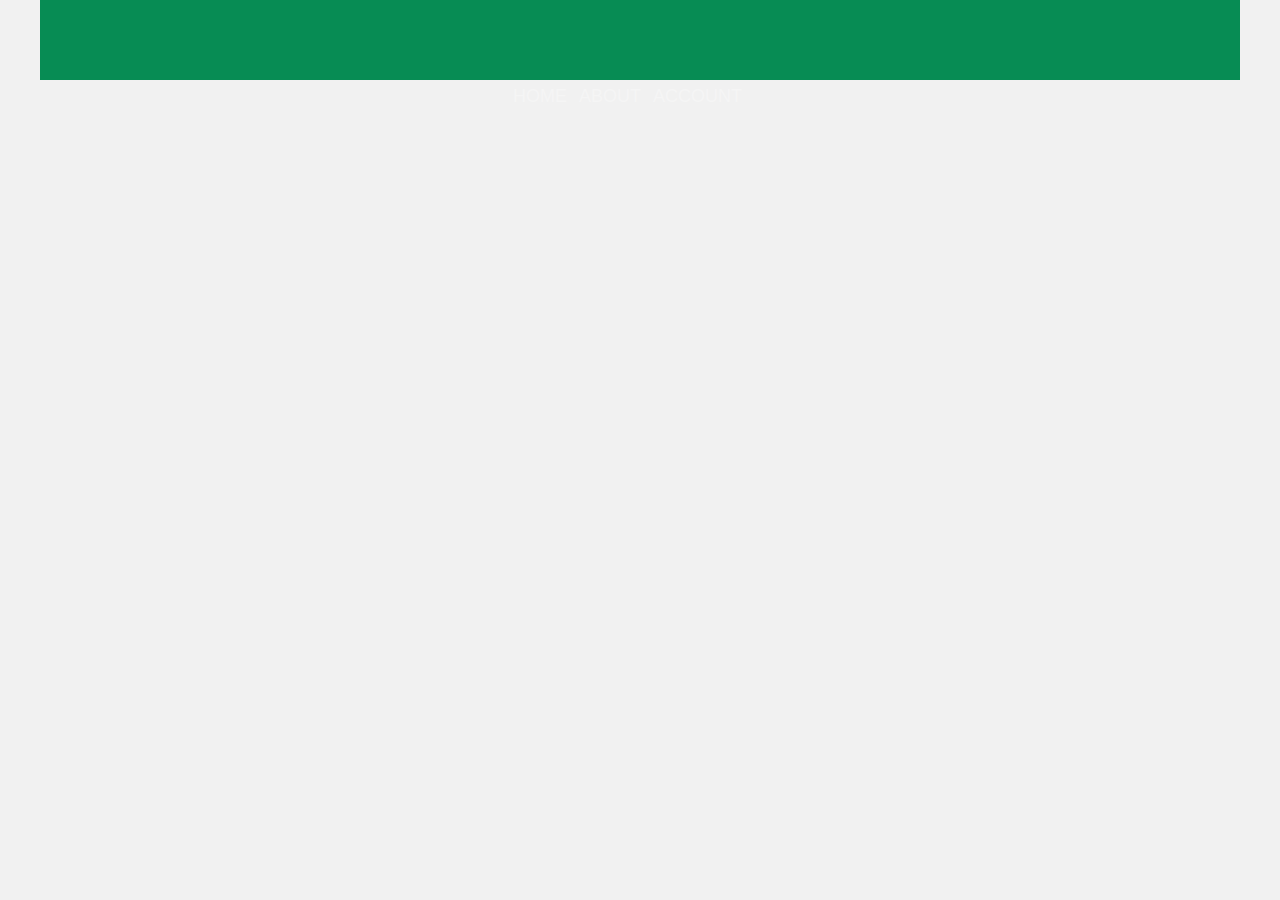
==== about.html @ c3b7f13e "Refactored page, About Us WIP." ====
<!doctype html>

<html lang="en">

<head>
  <meta charset="utf-8">

  <meta name="viewport" content="width=device-width, initial-scale=1.0">

  <title>Bookr - About</title>

  <link href="https://fonts.googleapis.com/css?family=Russo+One|Ubuntu" rel="stylesheet">
  <link href="css/index.css" rel="stylesheet">



  <!--[if lt IE 9]>
    <script src="https://cdnjs.cloudflare.com/ajax/libs/html5shiv/3.7.3/html5shiv.js"></script>
  <![endif]-->
</head>

<body class='container'>
        <div class='header-border'></div>
        <div class='header'>
          <a href="index.html">HOME</a>
          <a href="#">ABOUT</a>
          <a href="#">ACCOUNT</a>
        </div>
---- css/index.css ----
.border-bottom-grey {
  border-bottom: 1px solid lightgrey;
}
.push_button {
  position: relative;
  width: 220px;
  height: 40px;
  text-align: center;
  color: #FFF;
  text-decoration: none;
  line-height: 43px;
  font-family: 'Oswald', Helvetica;
  display: block;
  margin: 30px;
}
.push_button:before {
  background: #f0f0f0;
  background-image: -webkit-gradient(linear, 0% 0%, 0% 100%, from(#D0D0D0), to(#f0f0f0));
  border-radius: 5px;
  position: absolute;
  left: -6px;
  right: -6px;
  top: -6px;
  bottom: -10px;
  z-index: -1;
}
.push_button:active {
  box-shadow: 0 1px 0 rgba(255, 255, 255, 0.5) inset, 0 -1px 0 rgba(255, 255, 255, 0.1) inset;
  top: 5px;
}
.push_button:active:before {
  top: -11px;
  bottom: -5px;
}
.red {
  text-shadow: -1px -1px 0 #A84155;
  background: #D25068;
  border: 1px solid #D25068;
  background-image: linear-gradient(to bottom, #F66C7B, #D25068);
  border-radius: 5px;
  width: 50%;
  height: 20%;
  box-shadow: 0 1px 0 rgba(255, 255, 255, 0.5) inset, 0 -1px 0 rgba(255, 255, 255, 0.1) inset, 0 4px 0 #AD4257, 0 4px 2px rgba(0, 0, 0, 0.5);
}
.red:hover {
  background: #F66C7B;
  background-image: linear-gradient(top, #D25068, #F66C7B);
}
.blue {
  text-shadow: -1px -1px 0 #2C7982;
  background: #3EACBA;
  border: 1px solid #379AA4;
  background-image: linear-gradient(top, #48C6D4, #3EACBA);
  border-radius: 5px;
  width: 50%;
  height: 20%;
  box-shadow: 0 1px 0 rgba(255, 255, 255, 0.5) inset, 0 -1px 0 rgba(255, 255, 255, 0.1) inset, 0 4px 0 #338A94, 0 4px 2px rgba(0, 0, 0, 0.5);
}
.blue:hover {
  background: #48C6D4;
  background-image: linear-gradient(top, #3EACBA, #48C6D4);
}
.carousel {
  max-height: 350px;
  margin-top: 16px;
}
.carousel img {
  max-height: 350px;
  width: auto;
}
.carousel .left-button,
.carousel .right-button {
  color: lightblue;
  background-color: rgba(51, 51, 51, 0.8);
  font-size: 40px;
  width: 50px;
  height: 100%;
  z-index: 11;
  text-align: center;
  justify-content: center;
  cursor: pointer;
}
.carousel .hide {
  display: none;
}
.carousel .show {
  display: block;
}
@media (max-width: 800px) {
  .carousel img {
    width: 80%;
    height: auto;
  }
}
@media (max-width: 500px) {
  .carousel {
    display: none;
  }
}
@font-face {
  font-family: 'Arvo';
  font-style: normal;
  font-weight: 700;
  font-display: swap;
  src: local('Arvo Bold'), local('Arvo-Bold'), url(https://fonts.gstatic.com/s/arvo/v11/tDbM2oWUg0MKoZw1-LPK9g.ttf) format('truetype');
}
@font-face {
  font-family: 'Raleway';
  font-style: normal;
  font-weight: 400;
  font-display: swap;
  src: local('Raleway'), local('Raleway-Regular'), url(https://fonts.gstatic.com/s/raleway/v13/1Ptug8zYS_SKggPNyC0ISg.ttf) format('truetype');
}
@font-face {
  font-family: 'Raleway';
  font-style: normal;
  font-weight: 500;
  font-display: swap;
  src: local('Raleway Medium'), local('Raleway-Medium'), url(https://fonts.gstatic.com/s/raleway/v13/1Ptrg8zYS_SKggPNwN4rWqZPBQ.ttf) format('truetype');
}
@font-face {
  font-family: 'Roboto';
  font-style: italic;
  font-weight: 300;
  font-display: swap;
  src: local('Roboto Light Italic'), local('Roboto-LightItalic'), url(https://fonts.gstatic.com/s/roboto/v19/KFOjCnqEu92Fr1Mu51TjASc6CsE.ttf) format('truetype');
}
@font-face {
  font-family: 'Roboto';
  font-style: italic;
  font-weight: 400;
  font-display: swap;
  src: local('Roboto Italic'), local('Roboto-Italic'), url(https://fonts.gstatic.com/s/roboto/v19/KFOkCnqEu92Fr1Mu51xIIzc.ttf) format('truetype');
}
@font-face {
  font-family: 'Roboto';
  font-style: italic;
  font-weight: 700;
  font-display: swap;
  src: local('Roboto Bold Italic'), local('Roboto-BoldItalic'), url(https://fonts.gstatic.com/s/roboto/v19/KFOjCnqEu92Fr1Mu51TzBic6CsE.ttf) format('truetype');
}
@font-face {
  font-family: 'Roboto';
  font-style: normal;
  font-weight: 300;
  font-display: swap;
  src: local('Roboto Light'), local('Roboto-Light'), url(https://fonts.gstatic.com/s/roboto/v19/KFOlCnqEu92Fr1MmSU5fBBc9.ttf) format('truetype');
}
@font-face {
  font-family: 'Roboto';
  font-style: normal;
  font-weight: 400;
  font-display: swap;
  src: local('Roboto'), local('Roboto-Regular'), url(https://fonts.gstatic.com/s/roboto/v19/KFOmCnqEu92Fr1Mu4mxP.ttf) format('truetype');
}
@font-face {
  font-family: 'Roboto';
  font-style: normal;
  font-weight: 700;
  font-display: swap;
  src: local('Roboto Bold'), local('Roboto-Bold'), url(https://fonts.gstatic.com/s/roboto/v19/KFOlCnqEu92Fr1MmWUlfBBc9.ttf) format('truetype');
}
* {
  box-sizing: border-box;
}
html,
body {
  margin: 0;
  padding: 0;
}
body {
  display: flex;
  justify-content: none;
  align-items: center;
  flex-direction: column;
  background-color: #f1f1f1;
  color: #333;
  font-family: 'PT Sans', sans-serif;
}
.header-border {
  height: 80px;
  width: 100%;
  background: #078C54;
  color: #f5f5f5;
  display: flex;
  flex-direction: row;
  justify-content: space-between;
  max-width: 1200px;
}
.header-border img {
  height: 50px;
  width: auto;
  margin-left: 25px;
  margin-top: 15px;
}
@media (max-width: 500px) {
  .header-border {
    flex-direction: column;
    align-self: center;
    width: 100%;
    height: 120px;
    margin-top: 0px;
    text-align: center;
    border-radius: 0;
    border: none;
  }
  .header-border a {
    width: 100%;
    border-bottom: 2px solid gray;
  }
}
.header {
  display: flex;
  flex-flow: row nowrap;
  justify-content: space-between;
  align-items: center;
  margin-right: 25px;
}
.header a {
  padding: 6px;
  text-decoration: none;
  font-family: 'Raleway', Arial, sans-serif;
  font-size: 18px;
  color: #f5f5f5;
}
.header a:hover {
  font-size: 1.4rem;
}
.main-content {
  display: flex;
  flex-flow: column nowrap;
  justify-content: center;
  max-width: 1200px;
  border-radius: 25px;
}
.main-content .top-header {
  font-size: 3rem;
  font-family: Arvo;
}
.main-content .top-image {
  background-image: url(/content/architecture-book-shelves-bookcase-1319854.jpg);
  background-size: 100% 100%;
  width: auto;
  height: 400px;
}
.main-content .top-image section {
  display: flex;
  flex-direction: row;
  justify-content: space-around;
  align-items: center;
  background-color: rgba(255, 255, 255, 0.2);
  height: 100%;
  width: 100%;
}
.main-content .top-image section div {
  height: 40%;
  width: 40%;
  text-align: center;
  display: flex;
  flex-direction: column;
}
.main-content .top-image section .button-area {
  background: none;
  border: none;
}
@media (max-width: 800px) {
  .main-content {
    width: 100%;
  }
  .main-content h1 {
    text-align: center;
  }
}
@media (max-width: 500px) {
  .main-content .carousel {
    display: none;
  }
}
.main-content .carousel-text {
  display: none;
}
@media (max-width: 500px) {
  .main-content .carousel-text {
    display: flex;
    flex-direction: column;
    align-items: center;
    align-self: center;
    background: white;
    max-width: 480px;
    margin-top: 2%;
    border: 2px solid black;
    border-radius: 8px;
    text-align: center;
  }
}
.main-content .show-carousel-text {
  display: flex;
  flex-direction: column;
  align-items: center;
  align-self: center;
  background: white;
  max-width: 940px;
  margin-top: 2%;
  border: 2px solid black;
  border-radius: 8px;
  text-align: center;
}
@media (max-width: 500px) {
  .main-content .show-carousel-text {
    max-width: 480px;
  }
}
.main-content .carousel {
  justify-content: center;
}
.main-content div {
  width: 100%;
  display: flex;
  justify-content: center;
  align-items: none;
  flex-direction: row;
  justify-content: space-evenly;
}
.main-content .top-paragraphs {
  display: flex;
  flex-flow: column nowrap;
  align-self: center;
  width: 90%;
  padding: 40px;
  border-bottom: 2px solid gray;
}
@media (max-width: 800px) {
  .main-content .top-paragraphs img {
    display: none;
  }
}
.main-content .top-paragraphs .left {
  display: flex;
  justify-content: flex-start;
  width: 100%;
}
.main-content .top-paragraphs .right {
  display: flex;
  align-content: flex-end;
  justify-content: flex-end;
  width: 100%;
}
.main-content .top-paragraphs img {
  height: 200px;
  width: auto;
  padding: 0 20px;
}
.main-content .book-grid {
  padding-bottom: 2%;
}
.main-content .book-grid .top-box {
  width: 30%;
  height: auto;
  display: flex;
  flex-flow: column nowrap;
  align-items: center;
  border: 1px solid #333333;
  margin-top: 25px;
  background-color: white;
  overflow: hidden;
}
.main-content .book-grid .top-box img {
  width: 60%;
  height: auto;
  border-radius: 2px;
}
.main-content .book-grid .top-box p {
  padding: 10px;
}
@media (max-width: 800px) {
  .main-content .book-grid {
    flex-direction: column;
  }
  .main-content .book-grid .top-box {
    width: 90%;
    align-self: center;
  }
}
.main-content footer {
  display: flex;
  justify-content: center;
  align-items: center;
  text-align: center;
  height: 5%;
  background-color: #078C54;
}
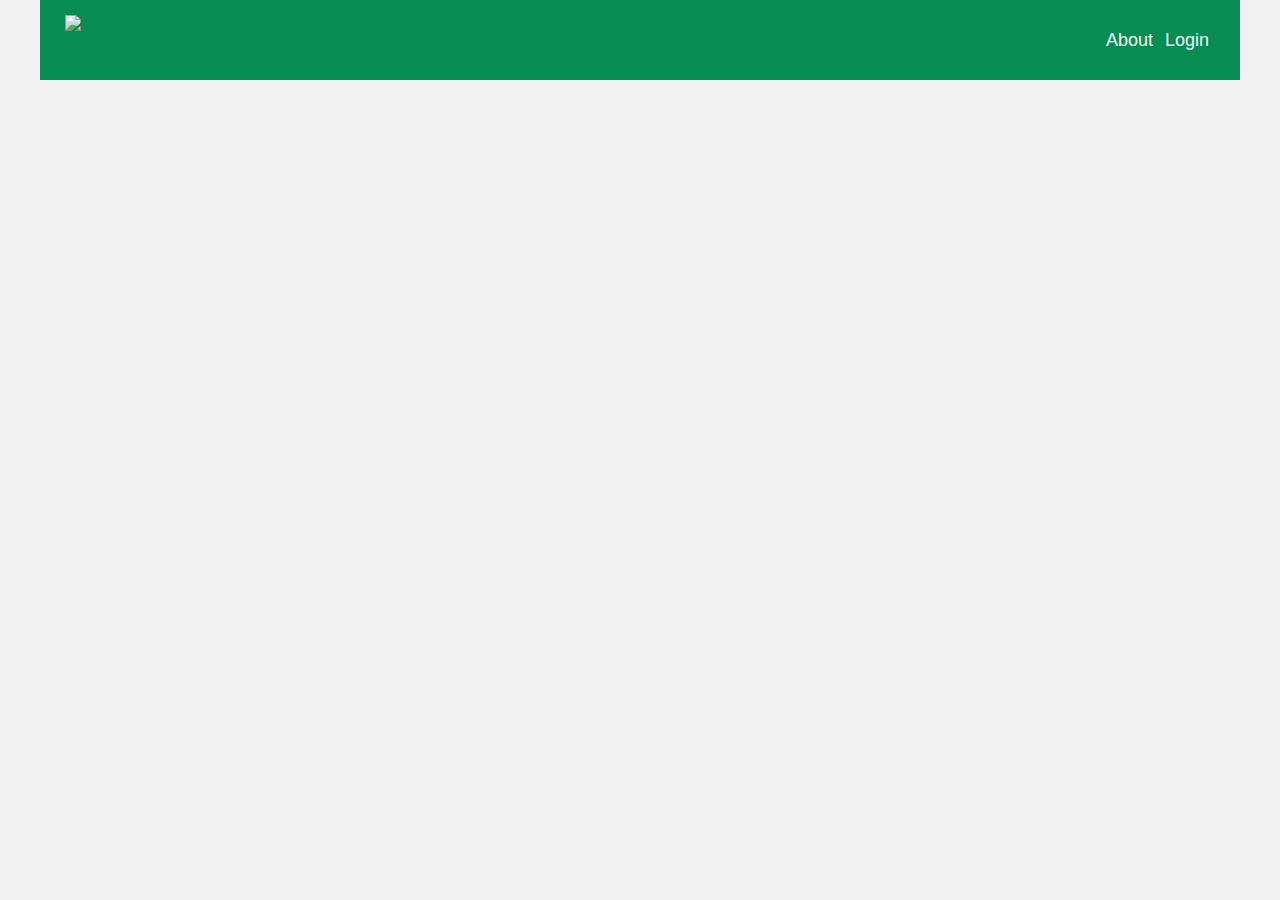
==== commit 6e3030f1: "Small design changes" ====
--- a/about.html
+++ b/about.html
@@ -20,9 +20,12 @@
 </head>
 
 <body class='container'>
-        <div class='header-border'></div>
-        <div class='header'>
-          <a href="index.html">HOME</a>
-          <a href="#">ABOUT</a>
-          <a href="#">ACCOUNT</a>
-        </div>+    <div class='header-border'>
+      <div>
+        <img src="https://book-r.netlify.com/static/media/bookr_logo_white.10916577.png" />
+      </div>
+      <div class='header'>
+        <a href="#">About</a>
+        <a href="#">Login</a>
+      </div>
+    </div>--- a/css/index.css
+++ b/css/index.css
@@ -71,7 +71,7 @@
 .carousel .left-button,
 .carousel .right-button {
   color: lightblue;
-  background-color: rgba(51, 51, 51, 0.8);
+  background-color: #001933;
   font-size: 40px;
   width: 50px;
   height: 100%;
@@ -175,7 +175,8 @@
   flex-direction: column;
   background-color: #f1f1f1;
   color: #333;
-  font-family: 'PT Sans', sans-serif;
+  font-family: 'Roboto', sans-serif;
+  text-align: center;
 }
 .header-border {
   height: 80px;
@@ -246,15 +247,15 @@
 .main-content .top-image section {
   display: flex;
   flex-direction: row;
-  justify-content: space-around;
+  justify-content: space-evenly;
   align-items: center;
   background-color: rgba(255, 255, 255, 0.2);
   height: 100%;
   width: 100%;
 }
 .main-content .top-image section div {
-  height: 40%;
-  width: 40%;
+  height: 100%;
+  width: 100%;
   text-align: center;
   display: flex;
   flex-direction: column;
@@ -301,13 +302,19 @@
   background: white;
   max-width: 940px;
   margin-top: 2%;
-  border: 2px solid black;
+  border: 3px double #001933;
   border-radius: 8px;
   text-align: center;
+}
+.main-content .show-carousel-text p {
+  width: 90%;
 }
 @media (max-width: 500px) {
   .main-content .show-carousel-text {
     max-width: 480px;
+  }
+  .main-content .show-carousel-text p {
+    width: 100%;
   }
 }
 .main-content .carousel {
@@ -327,16 +334,21 @@
   align-self: center;
   width: 90%;
   padding: 40px;
-  border-bottom: 2px solid gray;
 }
 @media (max-width: 800px) {
   .main-content .top-paragraphs img {
     display: none;
   }
 }
+.main-content .top-paragraphs h1 {
+  border-top: 3px double #001933;
+  padding-top: 2%;
+}
 .main-content .top-paragraphs .left {
   display: flex;
   justify-content: flex-start;
+  align-content: flex-start;
+  text-align: left;
   width: 100%;
 }
 .main-content .top-paragraphs .right {
@@ -344,14 +356,21 @@
   align-content: flex-end;
   justify-content: flex-end;
   width: 100%;
+  border-bottom: 3px double #001933;
+  padding-bottom: 2%;
 }
 .main-content .top-paragraphs img {
-  height: 200px;
+  height: 150px;
   width: auto;
   padding: 0 20px;
 }
+.main-content .top-paragraphs p {
+  display: flex;
+  flex-direction: column;
+}
 .main-content .book-grid {
   padding-bottom: 2%;
+  flex-wrap: wrap;
 }
 .main-content .book-grid .top-box {
   width: 30%;
@@ -359,7 +378,9 @@
   display: flex;
   flex-flow: column nowrap;
   align-items: center;
+  text-align: center;
   border: 1px solid #333333;
+  border-radius: 5px;
   margin-top: 25px;
   background-color: white;
   overflow: hidden;
@@ -369,6 +390,11 @@
   height: auto;
   border-radius: 2px;
 }
+.main-content .book-grid .top-box .stars {
+  width: 64px;
+  height: 64px;
+  padding: 2%;
+}
 .main-content .book-grid .top-box p {
   padding: 10px;
 }
@@ -388,4 +414,5 @@
   text-align: center;
   height: 5%;
   background-color: #078C54;
-}
+  color: #f5f5f5;
+}
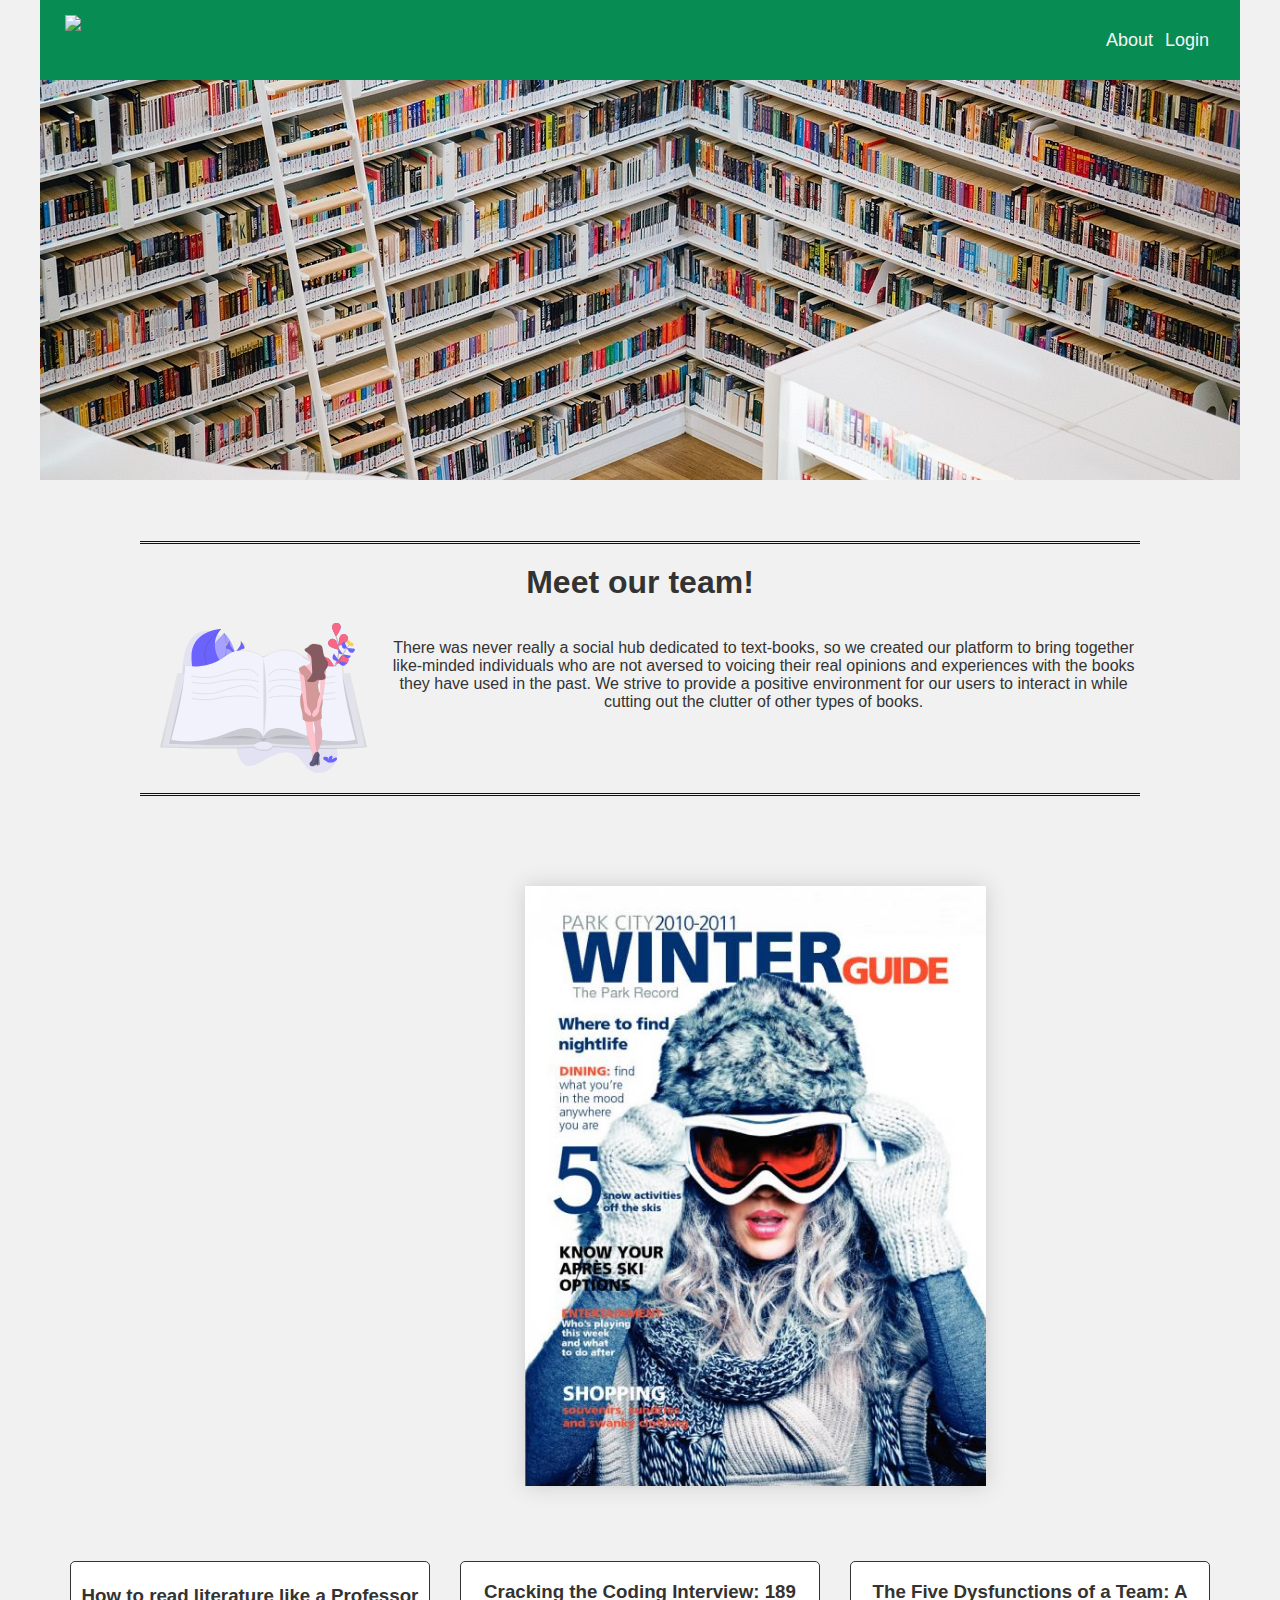
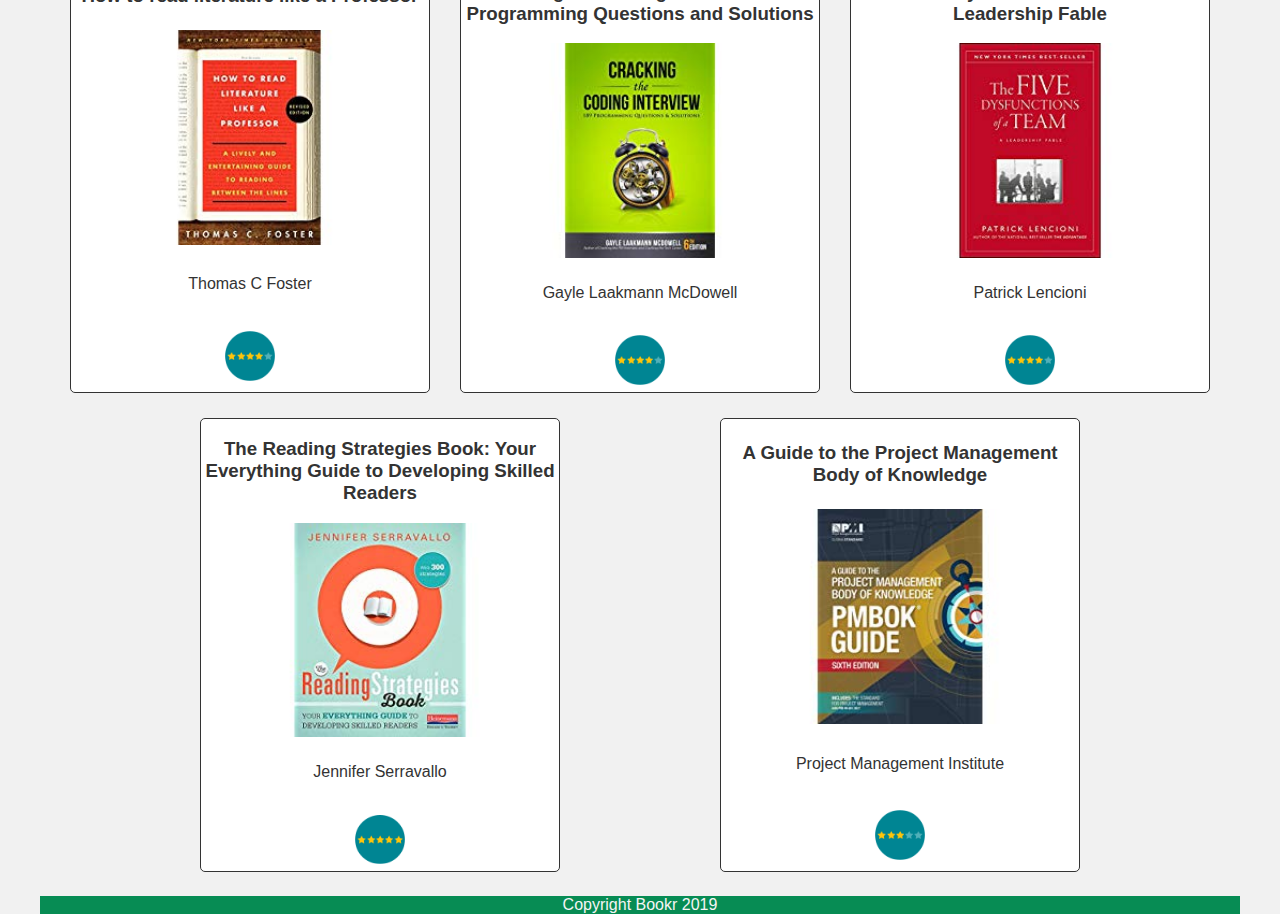
==== commit 94bd0872: "Working on About Us page" ====
--- a/about.html
+++ b/about.html
@@ -10,22 +10,141 @@
   <title>Bookr - About</title>
 
   <link href="https://fonts.googleapis.com/css?family=Russo+One|Ubuntu" rel="stylesheet">
+  <script src="/scripts/jquery-3.4.1.min.js"></script>
+  <script src="/scripts/modernizr.2.5.3.min.js"></script>
   <link href="css/index.css" rel="stylesheet">
+  <link href="css/about.css" rel="stylesheet">
 
-
-
-  <!--[if lt IE 9]>
-    <script src="https://cdnjs.cloudflare.com/ajax/libs/html5shiv/3.7.3/html5shiv.js"></script>
-  <![endif]-->
 </head>
 
 <body class='container'>
-    <div class='header-border'>
-      <div>
-        <img src="https://book-r.netlify.com/static/media/bookr_logo_white.10916577.png" />
+  <div class='header-border'>
+    <div>
+      <img src="https://book-r.netlify.com/static/media/bookr_logo_white.10916577.png" />
+    </div>
+    <div class='header'>
+      <a href="about.html">About</a>
+      <a href="#">Login</a>
+    </div>
+  </div>
+
+  <section class="main-content">
+      <div class='top-image'>
+
       </div>
-      <div class='header'>
-        <a href="#">About</a>
-        <a href="#">Login</a>
+      <div class='top-paragraphs'>
+
+        <h1>Meet our team!</h1>
+        <div class='right'>
+          <img src="./content/svg/undraw_Bibliophile_hwqc.svg">
+  
+          <p>There was never really a social hub dedicated to text-books, so we created our platform to bring together
+            like-minded individuals who are not aversed to
+            voicing their real opinions and experiences with the books they have used in the past. We strive to provide a
+            positive environment for our users to interact
+            in while cutting out the clutter of other types of books.
+          </p>
+        </div>
       </div>
-    </div>+
+      <div class="flipbook-viewport">
+          <div class="container-flipbook">
+            <div class="flipbook">
+              <div style="background-image:url(pages/1.jpg)"></div>
+              <div style="background-image:url(pages/2.jpg)"></div>
+              <div style="background-image:url(pages/3.jpg)"></div>
+              <div style="background-image:url(pages/4.jpg)"></div>
+              <div style="background-image:url(pages/5.jpg)"></div>
+              <div style="background-image:url(pages/6.jpg)"></div>
+              <div style="background-image:url(pages/7.jpg)"></div>
+              <div style="background-image:url(pages/8.jpg)"></div>
+              <div style="background-image:url(pages/9.jpg)"></div>
+              <div style="background-image:url(pages/10.jpg)"></div>
+              <div style="background-image:url(pages/11.jpg)"></div>
+              <div style="background-image:url(pages/12.jpg)"></div>
+            </div>
+          </div>
+        </div>
+  
+        <div class='book-grid'>
+            <div class='top-box'>
+              <h3>How to read literature like a Professor</h3>
+              <img src="./content/textbooks/tB1.jpg">
+              <p>Thomas C Foster</p>
+              <img class="stars" src="content/star ratings/4.png" alt='4' />
+            </div>
+      
+            <div class='top-box'>
+              <h3>Cracking the Coding Interview: 189 Programming Questions and Solutions</h3>
+              <img src="./content/textbooks/tB2.jpg">
+              <p>Gayle Laakmann McDowell</p>
+              <img class="stars" src="content/star ratings/4.png" alt='4' />
+            </div>
+      
+            <div class='top-box'>
+              <h3>The Five Dysfunctions of a Team: A Leadership Fable</h3>
+              <img src="./content/textbooks/tb3.jpg">
+              <p>Patrick Lencioni</p>
+              <img class="stars" src="content/star ratings/4.png" alt='4' />
+            </div>
+      
+            <div class='top-box'>
+              <h3>The Reading Strategies Book: Your Everything Guide to Developing Skilled Readers</h3>
+              <img src="./content/textbooks/tb4.jpg">
+              <p>Jennifer Serravallo</p>
+              <img class="stars" src="content/star ratings/5.png" alt='5' />
+            </div>
+      
+            <div class='top-box'>
+              <h3>A Guide to the Project Management Body of Knowledge</h3>
+              <img src="./content/textbooks/tb5.jpg">
+              <p>Project Management Institute</p>
+              <img class="stars" src="content/star ratings/3.png" alt='3' />
+            </div>
+
+        <script type="text/javascript">
+
+          function loadApp() {
+          
+            // Create the flipbook
+          
+            $('.flipbook').turn({
+                // Width
+          
+                width:922,
+                
+                // Height
+          
+                height:600,
+          
+                // Elevation
+          
+                elevation: 50,
+                
+                // Enable gradients
+          
+                gradients: true,
+                
+                // Auto center this flipbook
+          
+                autoCenter: true
+          
+            });
+          }
+          
+          // Load the HTML4 version if there's not CSS transform
+          
+          yepnope({
+            test : Modernizr.csstransforms,
+            yep: ['/scripts/lib/turn.js'],
+            nope: ['/scripts/turn.html4.min.js'],
+            both: ['css/book.css'],
+            complete: loadApp
+          });
+          
+          </script>
+
+      </div>
+      <footer>Copyright Bookr 2019</footer>
+    </section>
+  </body>--- a/css/about.css
+++ b/css/about.css
@@ -0,0 +1,43 @@
+.about-grid {
+    padding-bottom: 2%;
+    flex-wrap: wrap;
+
+    .top-box {
+        width: 30%;
+        height: auto;
+        display: flex;
+        flex-flow: column nowrap;
+        align-items: center;
+        text-align: center;
+        border: 1px solid rgb(51, 51, 51);
+        border-radius: 5px;
+        margin-top: 25px;
+        background-color: white;
+        overflow: hidden;
+
+        img {
+            width: 60%;
+            height: auto;
+            border-radius: 2px;
+        }
+
+        .stars {
+            width: 64px;
+            height: 64px;
+            padding: 2%;
+        }
+
+        p {
+            padding: 10px;
+        }
+    }
+
+    @media (max-width:800px) {
+        flex-direction: column;
+
+        .top-box {
+            width: 90%;
+            align-self: center;
+        }
+    }
+}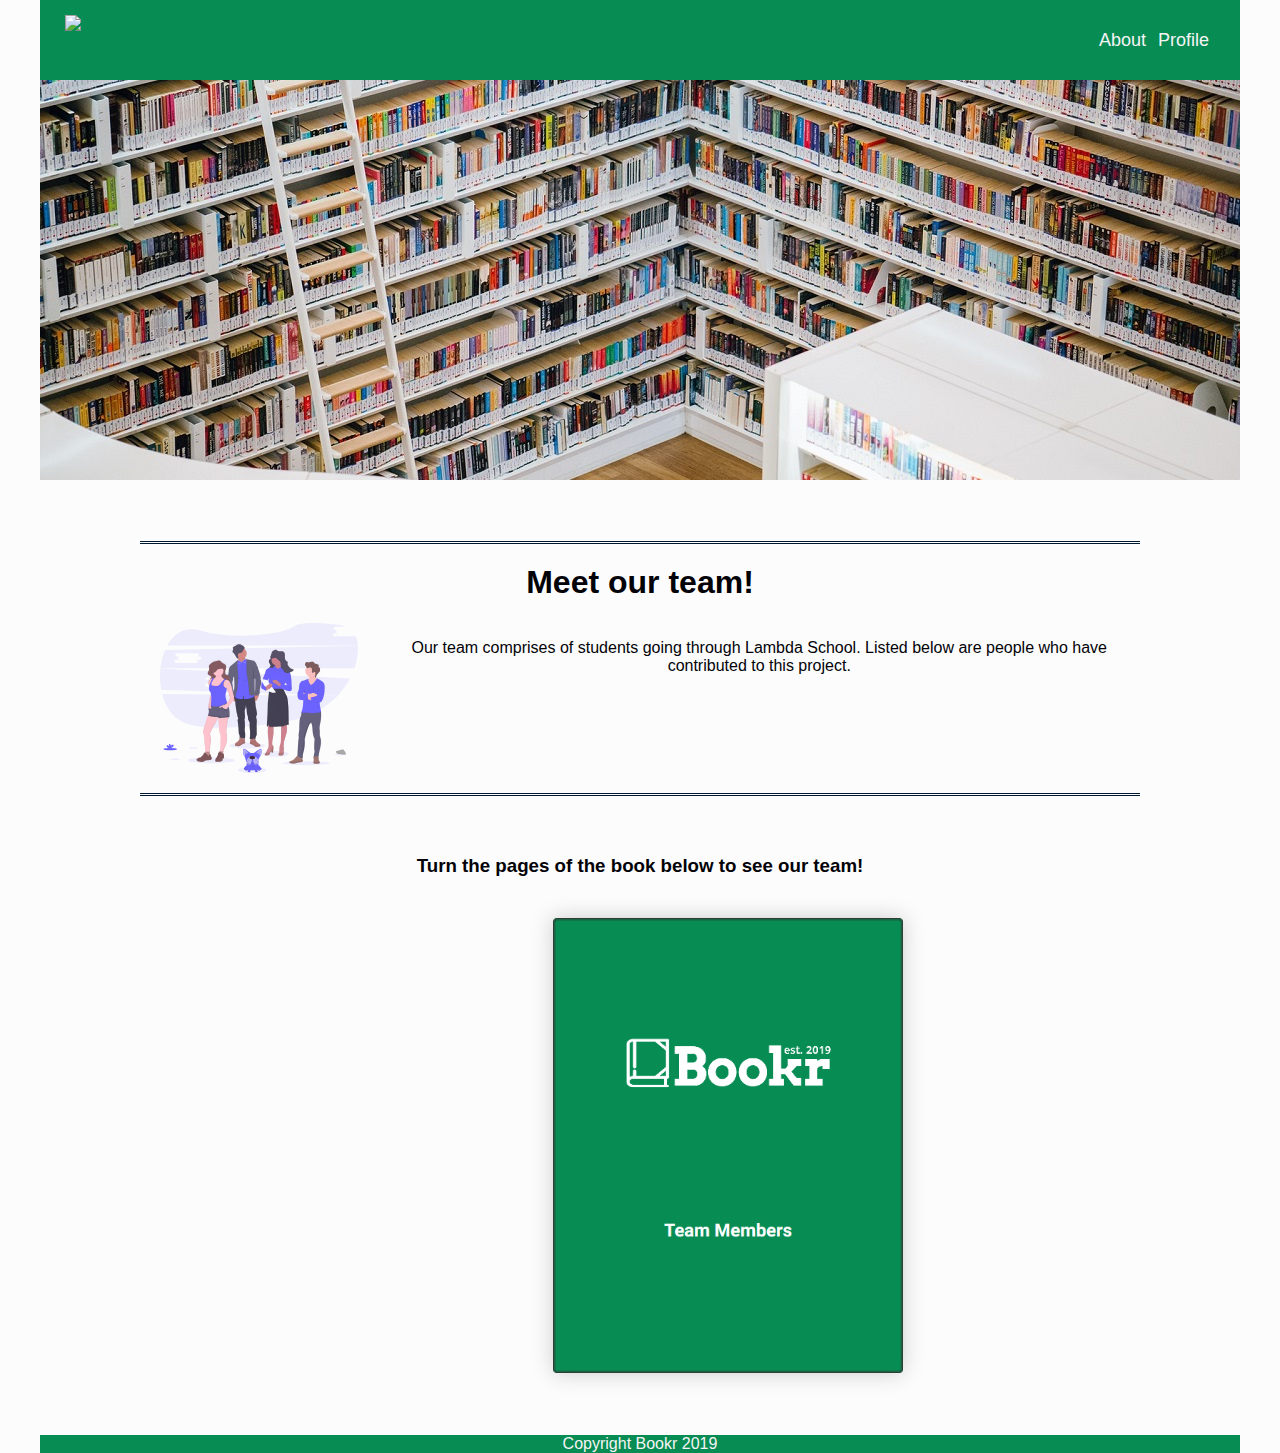
==== commit 5d3bc63a: "Pruned old content, Pages more or less done, refactoring." ====
--- a/about.html
+++ b/about.html
@@ -20,131 +20,156 @@
 <body class='container'>
   <div class='header-border'>
     <div>
-      <img src="https://book-r.netlify.com/static/media/bookr_logo_white.10916577.png" />
+      <a href="index.html"><img src="https://book-r.netlify.com/static/media/bookr_logo_white.10916577.png" /></a>
     </div>
     <div class='header'>
       <a href="about.html">About</a>
-      <a href="#">Login</a>
+      <a href="https://bookr-ming.netlify.com/signup">Profile</a>
     </div>
   </div>
 
   <section class="main-content">
-      <div class='top-image'>
+    <div class='top-image'>
 
+    </div>
+    <div class='top-paragraphs'>
+
+      <h1>Meet our team!</h1>
+      <div class='right'>
+        <img src="./content/svg/undraw_team_spirit_hrr4.svg">
+
+        <p>Our team comprises of students going through Lambda School. Listed
+          below are people who have contributed to this project.
+        </p>
       </div>
-      <div class='top-paragraphs'>
-
-        <h1>Meet our team!</h1>
-        <div class='right'>
-          <img src="./content/svg/undraw_Bibliophile_hwqc.svg">
-  
-          <p>There was never really a social hub dedicated to text-books, so we created our platform to bring together
-            like-minded individuals who are not aversed to
-            voicing their real opinions and experiences with the books they have used in the past. We strive to provide a
-            positive environment for our users to interact
-            in while cutting out the clutter of other types of books.
-          </p>
+    </div>
+    <h3 class=hide-book>Turn the pages of the book below to see our team!</h3>
+<div class='hide-book'>
+    <div class="flipbook-viewport hide-book">
+      <div class="container-flipbook hide-book">
+        <div class="flipbook hide-book">
+          <div class="hide-book" style="background-image:url(pages/1.png)"></div>
+          <div class="hide-book" style="background-image:url(pages/2.png)"></div>
+          <div class="hide-book" style="background-image:url(pages/3.png)"></div>
+          <div class="hide-book" style="background-image:url(pages/4.png)"></div>
+          <div class="hide-book" style="background-image:url(pages/5.png)"></div>
+          <div class="hide-book" style="background-image:url(pages/6.png)"></div>
+          <div class="hide-book" style="background-image:url(pages/7.png)"></div>
+          <div class="hide-book" style="background-image:url(pages/8.png)"></div>
+          <div class="hide-book" style="background-image:url(pages/9.png)"></div>
+          <div class="hide-book" style="background-image:url(pages/10.png)"></div>
         </div>
       </div>
+    </div>
+  </div>
+    <div class='about-grid'>
 
-      <div class="flipbook-viewport">
-          <div class="container-flipbook">
-            <div class="flipbook">
-              <div style="background-image:url(pages/1.jpg)"></div>
-              <div style="background-image:url(pages/2.jpg)"></div>
-              <div style="background-image:url(pages/3.jpg)"></div>
-              <div style="background-image:url(pages/4.jpg)"></div>
-              <div style="background-image:url(pages/5.jpg)"></div>
-              <div style="background-image:url(pages/6.jpg)"></div>
-              <div style="background-image:url(pages/7.jpg)"></div>
-              <div style="background-image:url(pages/8.jpg)"></div>
-              <div style="background-image:url(pages/9.jpg)"></div>
-              <div style="background-image:url(pages/10.jpg)"></div>
-              <div style="background-image:url(pages/11.jpg)"></div>
-              <div style="background-image:url(pages/12.jpg)"></div>
-            </div>
-          </div>
+      <div class='avatar-card'>
+        <h2>Kelli Ray Hanson</h2>
+        <img src="./content/About Us/Kelli Rae Hanson.png">
+        <h3>Team Lead</h3>
+        <a href="#"><img class="stars" src="https://img.icons8.com/ios/50/000000/github-filled.png" title="GitHub"
+            width="64" height="64" /></a>
+      </div>
+
+      <div class='avatar-card'>
+          <h2>Hector S Villasano</h2>
+          <img src="./content/About Us/Hector S. Villasano.jpg">
+          <h3>iOS Developer</h3>
+          <a href="#"><img class="stars" src="https://img.icons8.com/ios/50/000000/github-filled.png" title="GitHub"
+              width="64" height="64" /></a>
         </div>
-  
-        <div class='book-grid'>
-            <div class='top-box'>
-              <h3>How to read literature like a Professor</h3>
-              <img src="./content/textbooks/tB1.jpg">
-              <p>Thomas C Foster</p>
-              <img class="stars" src="content/star ratings/4.png" alt='4' />
-            </div>
-      
-            <div class='top-box'>
-              <h3>Cracking the Coding Interview: 189 Programming Questions and Solutions</h3>
-              <img src="./content/textbooks/tB2.jpg">
-              <p>Gayle Laakmann McDowell</p>
-              <img class="stars" src="content/star ratings/4.png" alt='4' />
-            </div>
-      
-            <div class='top-box'>
-              <h3>The Five Dysfunctions of a Team: A Leadership Fable</h3>
-              <img src="./content/textbooks/tb3.jpg">
-              <p>Patrick Lencioni</p>
-              <img class="stars" src="content/star ratings/4.png" alt='4' />
-            </div>
-      
-            <div class='top-box'>
-              <h3>The Reading Strategies Book: Your Everything Guide to Developing Skilled Readers</h3>
-              <img src="./content/textbooks/tb4.jpg">
-              <p>Jennifer Serravallo</p>
-              <img class="stars" src="content/star ratings/5.png" alt='5' />
-            </div>
-      
-            <div class='top-box'>
-              <h3>A Guide to the Project Management Body of Knowledge</h3>
-              <img src="./content/textbooks/tb5.jpg">
-              <p>Project Management Institute</p>
-              <img class="stars" src="content/star ratings/3.png" alt='3' />
-            </div>
 
-        <script type="text/javascript">
+      <div class='avatar-card'>
+        <h2>Ming Liu</h2>
+        <img src="./content/About Us/Ming Liu.png">
+        <h3>Front End Developer</h3>
+        <a href="#"><img class="stars" src="https://img.icons8.com/ios/50/000000/github-filled.png" title="GitHub"
+            width="64" height="64" /></a>
+      </div>
 
-          function loadApp() {
-          
-            // Create the flipbook
-          
-            $('.flipbook').turn({
-                // Width
-          
-                width:922,
-                
-                // Height
-          
-                height:600,
-          
-                // Elevation
-          
-                elevation: 50,
-                
-                // Enable gradients
-          
-                gradients: true,
-                
-                // Auto center this flipbook
-          
-                autoCenter: true
-          
-            });
-          }
-          
-          // Load the HTML4 version if there's not CSS transform
-          
-          yepnope({
-            test : Modernizr.csstransforms,
-            yep: ['/scripts/lib/turn.js'],
-            nope: ['/scripts/turn.html4.min.js'],
-            both: ['css/book.css'],
-            complete: loadApp
-          });
-          
-          </script>
+      <div class='avatar-card'>
+        <h2>Arron Marshall</h2>
+        <img src="./content/About Us/Arron Marshall.png">
+        <h3>Front End Developer</h3>
+        <a href="#"><img class="stars" src="https://img.icons8.com/ios/50/000000/github-filled.png" title="GitHub"
+            width="64" height="64" /></a>
+      </div>
 
+      <div class='avatar-card'>
+        <h2>Henry Blevins</h2>
+        <img src="./content/About Us/Henry Blevins.jpg">
+        <h3>Back End Developer</h3>
+        <a href="#"><img class="stars" src="https://img.icons8.com/ios/50/000000/github-filled.png" title="GitHub"
+            width="64" height="64" /></a>
       </div>
-      <footer>Copyright Bookr 2019</footer>
-    </section>
-  </body>+
+      <div class='avatar-card'>
+        <h2>Samantha Egge</h2>
+        <img src="./content/About Us/Samantha Egge.png">
+        <h3>UI Developer</h3>
+        <a href="#"><img class="stars" src="https://img.icons8.com/ios/50/000000/github-filled.png" title="GitHub"
+            width="64" height="64" /></a>
+      </div>
+
+      <div class='avatar-card'>
+        <h2>Jacob McGrath</h2>
+        <img src="./content/About Us/Jacob McGrath.png">
+        <h3>UI Developer</h3>
+        <a href="#"><img class="stars" src="https://img.icons8.com/ios/50/000000/github-filled.png" title="GitHub"
+            width="64" height="64" /></a>
+      </div>
+
+      <div class='avatar-card'>
+        <h2>Isaias Garcia-Ariza</h2>
+        <img src="./content/About Us/Isaias Garcia-Ariza.jpg">
+        <h3>UI Developer</h3>
+        <a href="#"><img class="stars" src="https://img.icons8.com/ios/50/000000/github-filled.png" title="GitHub"
+            width="64" height="64" /></a>
+      </div>
+
+    </div>
+    <script type="text/javascript">
+      function loadApp() {
+
+        // Create the flipbook
+
+        $('.flipbook').turn({
+          // Width
+
+          width: 700,
+
+          // Height
+
+          height: 455,
+
+          // Elevation
+
+          elevation: 50,
+
+          // Enable gradients
+
+          gradients: true,
+
+          // Auto center this flipbook
+
+          autoCenter: true
+
+        });
+      }
+
+      // Load the HTML4 version if there's not CSS transform
+
+      yepnope({
+        test: Modernizr.csstransforms,
+        yep: ['/scripts/lib/turn.js'],
+        nope: ['/scripts/turn.html4.min.js'],
+        both: ['css/book.css'],
+        complete: loadApp
+      });
+    </script>
+
+    </div>
+    <footer>Copyright Bookr 2019</footer>
+  </section>
+</body>--- a/css/index.css
+++ b/css/index.css
@@ -1,6 +1,3 @@
-.border-bottom-grey {
-  border-bottom: 1px solid lightgrey;
-}
 .push_button {
   position: relative;
   width: 220px;
@@ -173,8 +170,8 @@
   justify-content: none;
   align-items: center;
   flex-direction: column;
-  background-color: #f1f1f1;
-  color: #333;
+  background-color: #fcfcfc;
+  color: #020207;
   font-family: 'Roboto', sans-serif;
   text-align: center;
 }
@@ -286,7 +283,7 @@
     flex-direction: column;
     align-items: center;
     align-self: center;
-    background: white;
+    background: #f5f5f5;
     max-width: 480px;
     margin-top: 2%;
     border: 2px solid black;
@@ -299,7 +296,7 @@
   flex-direction: column;
   align-items: center;
   align-self: center;
-  background: white;
+  background: #f5f5f5;
   max-width: 940px;
   margin-top: 2%;
   border: 3px double #001933;
@@ -382,7 +379,7 @@
   border: 1px solid #333333;
   border-radius: 5px;
   margin-top: 25px;
-  background-color: white;
+  background-color: #fcfcfc;
   overflow: hidden;
 }
 .main-content .book-grid .top-box img {
@@ -391,8 +388,8 @@
   border-radius: 2px;
 }
 .main-content .book-grid .top-box .stars {
-  width: 64px;
-  height: 64px;
+  width: 100px;
+  height: auto;
   padding: 2%;
 }
 .main-content .book-grid .top-box p {
--- a/css/about.css
+++ b/css/about.css
@@ -1,43 +1,62 @@
 .about-grid {
-    padding-bottom: 2%;
-    flex-wrap: wrap;
+    display: none;
+    flex-flow: row wrap;
+    justify-content: space-evenly;
+    width: 100%;
+    padding: 20px;
+}
 
-    .top-box {
-        width: 30%;
-        height: auto;
+.about-grid .avatar-card {
+    width: 461px;
+    height: 600px;
+    display: none;
+    flex-flow: column nowrap;
+    align-items: center;
+    text-align: center;
+    border: 3px double #333333;
+    border-radius: 5px;
+    margin-top: 25px;
+    background-color: white;
+    overflow: hidden;
+}
+
+
+.about-grid .avatar-card img {
+    width: 60%;
+    height: auto;
+    border-radius: 2px;
+}
+
+.about-grid .avatar-card .stars {
+    width: 64px;
+    height: 64px;
+    padding: 2%;
+}
+
+.about-grid .avatar-card p {
+    padding: 10px;
+}
+
+@media (max-width: 800px) {
+    .about-grid {
         display: flex;
-        flex-flow: column nowrap;
-        align-items: center;
-        text-align: center;
-        border: 1px solid rgb(51, 51, 51);
-        border-radius: 5px;
-        margin-top: 25px;
-        background-color: white;
-        overflow: hidden;
-
-        img {
-            width: 60%;
-            height: auto;
-            border-radius: 2px;
-        }
-
-        .stars {
-            width: 64px;
-            height: 64px;
-            padding: 2%;
-        }
-
-        p {
-            padding: 10px;
-        }
     }
 
-    @media (max-width:800px) {
-        flex-direction: column;
+    .about-grid .avatar-card {
+        display: flex;
+        width: 90%;
+        align-self: center;
+    }
+}
 
-        .top-box {
-            width: 90%;
-            align-self: center;
-        }
+@media (max-width: 800px) {
+    .hide-book {
+        display: none;
+        width: 0px;
+        height: 0px;
     }
+}
+
+h3 .hide-book {
+    background: none;
 }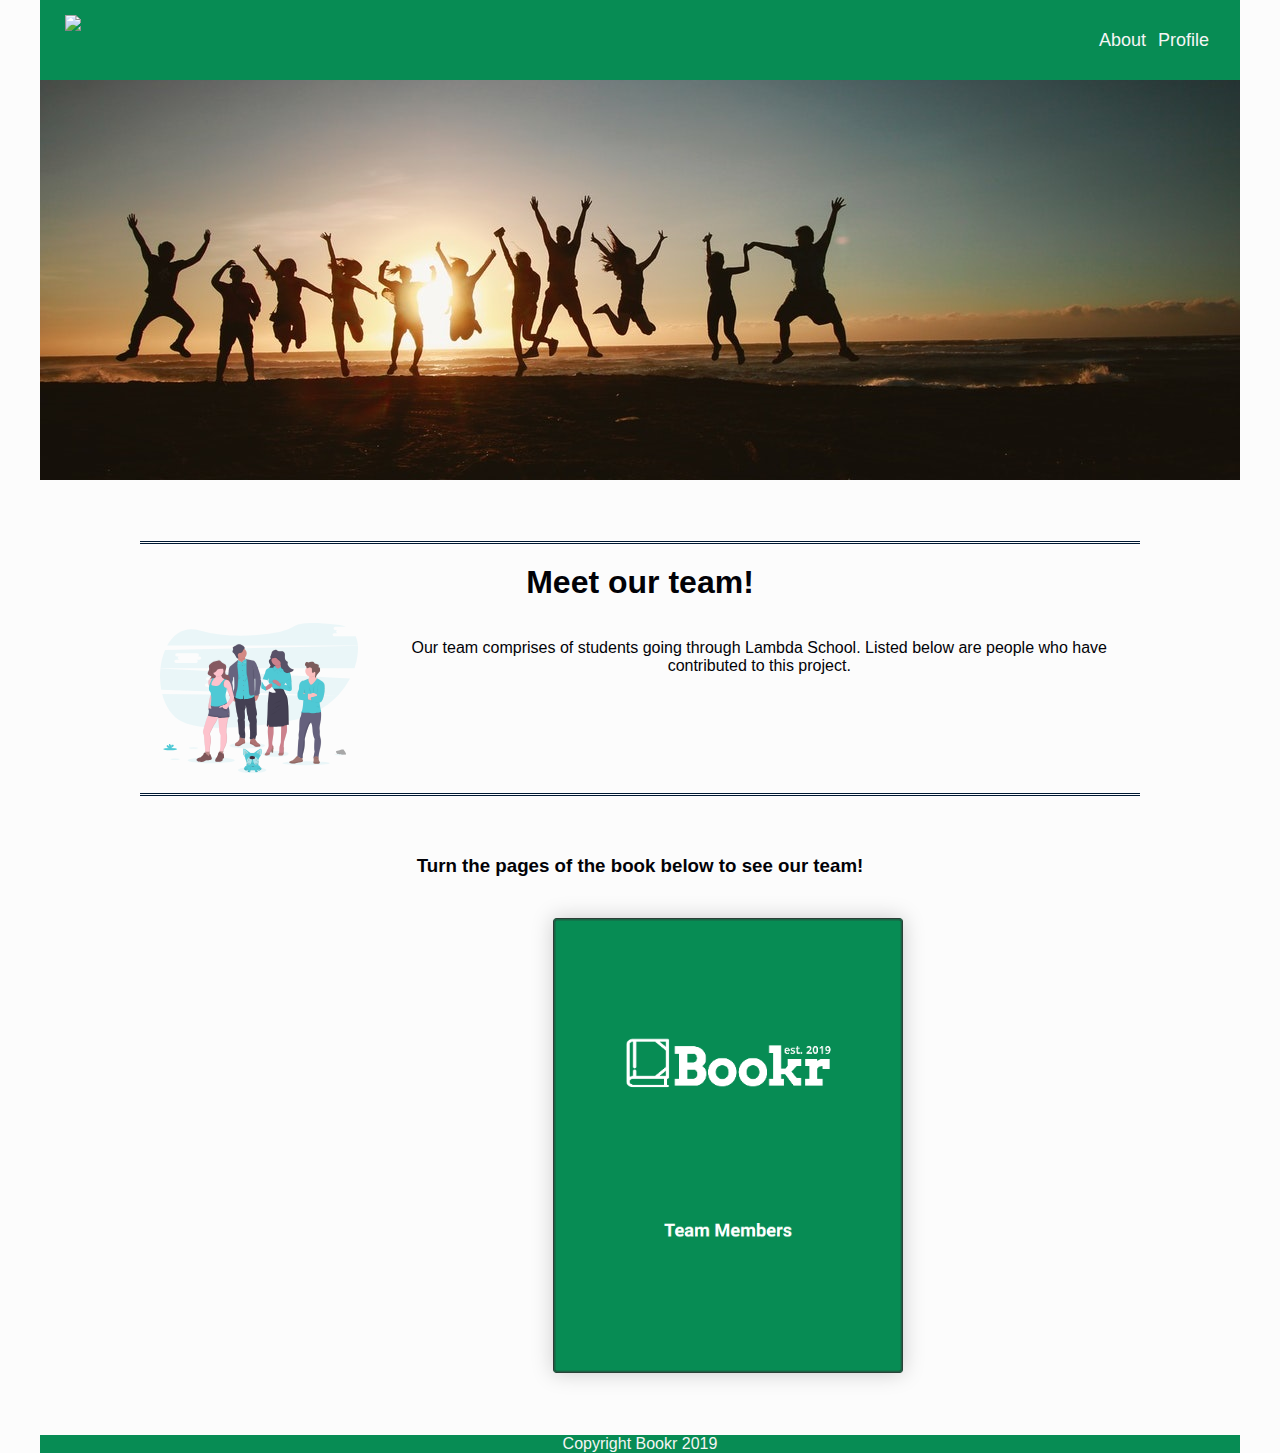
==== commit 32c244fc: "More refactoring and organiztion." ====
--- a/about.html
+++ b/about.html
@@ -12,6 +12,7 @@
   <link href="https://fonts.googleapis.com/css?family=Russo+One|Ubuntu" rel="stylesheet">
   <script src="/scripts/jquery-3.4.1.min.js"></script>
   <script src="/scripts/modernizr.2.5.3.min.js"></script>
+  <script src="/scripts/about-book.js"></script>
   <link href="css/index.css" rel="stylesheet">
   <link href="css/about.css" rel="stylesheet">
 
@@ -29,7 +30,7 @@
   </div>
 
   <section class="main-content">
-    <div class='top-image'>
+    <div class='top-image-about'>
 
     </div>
     <div class='top-paragraphs'>
@@ -37,7 +38,6 @@
       <h1>Meet our team!</h1>
       <div class='right'>
         <img src="./content/svg/undraw_team_spirit_hrr4.svg">
-
         <p>Our team comprises of students going through Lambda School. Listed
           below are people who have contributed to this project.
         </p>
@@ -68,7 +68,7 @@
         <h2>Kelli Ray Hanson</h2>
         <img src="./content/About Us/Kelli Rae Hanson.png">
         <h3>Team Lead</h3>
-        <a href="#"><img class="stars" src="https://img.icons8.com/ios/50/000000/github-filled.png" title="GitHub"
+        <a href="https://github.com/kelliraehanson"><img class="stars" src="https://img.icons8.com/ios/50/000000/github-filled.png" title="GitHub"
             width="64" height="64" /></a>
       </div>
 
@@ -76,7 +76,7 @@
           <h2>Hector S Villasano</h2>
           <img src="./content/About Us/Hector S. Villasano.jpg">
           <h3>iOS Developer</h3>
-          <a href="#"><img class="stars" src="https://img.icons8.com/ios/50/000000/github-filled.png" title="GitHub"
+          <a href="https://github.com/hectorsvill"><img class="stars" src="https://img.icons8.com/ios/50/000000/github-filled.png" title="GitHub"
               width="64" height="64" /></a>
         </div>
 
@@ -84,7 +84,7 @@
         <h2>Ming Liu</h2>
         <img src="./content/About Us/Ming Liu.png">
         <h3>Front End Developer</h3>
-        <a href="#"><img class="stars" src="https://img.icons8.com/ios/50/000000/github-filled.png" title="GitHub"
+        <a href="https://github.com/skysthelimit68"><img class="stars" src="https://img.icons8.com/ios/50/000000/github-filled.png" title="GitHub"
             width="64" height="64" /></a>
       </div>
 
@@ -92,7 +92,7 @@
         <h2>Arron Marshall</h2>
         <img src="./content/About Us/Arron Marshall.png">
         <h3>Front End Developer</h3>
-        <a href="#"><img class="stars" src="https://img.icons8.com/ios/50/000000/github-filled.png" title="GitHub"
+        <a href="https://github.com/arronm"><img class="stars" src="https://img.icons8.com/ios/50/000000/github-filled.png" title="GitHub"
             width="64" height="64" /></a>
       </div>
 
@@ -100,7 +100,7 @@
         <h2>Henry Blevins</h2>
         <img src="./content/About Us/Henry Blevins.jpg">
         <h3>Back End Developer</h3>
-        <a href="#"><img class="stars" src="https://img.icons8.com/ios/50/000000/github-filled.png" title="GitHub"
+        <a href="https://github.com/Blevs"><img class="stars" src="https://img.icons8.com/ios/50/000000/github-filled.png" title="GitHub"
             width="64" height="64" /></a>
       </div>
 
@@ -108,7 +108,7 @@
         <h2>Samantha Egge</h2>
         <img src="./content/About Us/Samantha Egge.png">
         <h3>UI Developer</h3>
-        <a href="#"><img class="stars" src="https://img.icons8.com/ios/50/000000/github-filled.png" title="GitHub"
+        <a href="https://github.com/SamanthaEgge"><img class="stars" src="https://img.icons8.com/ios/50/000000/github-filled.png" title="GitHub"
             width="64" height="64" /></a>
       </div>
 
@@ -116,7 +116,7 @@
         <h2>Jacob McGrath</h2>
         <img src="./content/About Us/Jacob McGrath.png">
         <h3>UI Developer</h3>
-        <a href="#"><img class="stars" src="https://img.icons8.com/ios/50/000000/github-filled.png" title="GitHub"
+        <a href="https://github.com/JakeGrath"><img class="stars" src="https://img.icons8.com/ios/50/000000/github-filled.png" title="GitHub"
             width="64" height="64" /></a>
       </div>
 
@@ -124,51 +124,11 @@
         <h2>Isaias Garcia-Ariza</h2>
         <img src="./content/About Us/Isaias Garcia-Ariza.jpg">
         <h3>UI Developer</h3>
-        <a href="#"><img class="stars" src="https://img.icons8.com/ios/50/000000/github-filled.png" title="GitHub"
+        <a href="https://github.com/isaiasGA"><img class="stars" src="https://img.icons8.com/ios/50/000000/github-filled.png" title="GitHub"
             width="64" height="64" /></a>
       </div>
 
     </div>
-    <script type="text/javascript">
-      function loadApp() {
-
-        // Create the flipbook
-
-        $('.flipbook').turn({
-          // Width
-
-          width: 700,
-
-          // Height
-
-          height: 455,
-
-          // Elevation
-
-          elevation: 50,
-
-          // Enable gradients
-
-          gradients: true,
-
-          // Auto center this flipbook
-
-          autoCenter: true
-
-        });
-      }
-
-      // Load the HTML4 version if there's not CSS transform
-
-      yepnope({
-        test: Modernizr.csstransforms,
-        yep: ['/scripts/lib/turn.js'],
-        nope: ['/scripts/turn.html4.min.js'],
-        both: ['css/book.css'],
-        complete: loadApp
-      });
-    </script>
-
     </div>
     <footer>Copyright Bookr 2019</footer>
   </section>
--- a/css/index.css
+++ b/css/index.css
@@ -1,62 +1,3 @@
-.push_button {
-  position: relative;
-  width: 220px;
-  height: 40px;
-  text-align: center;
-  color: #FFF;
-  text-decoration: none;
-  line-height: 43px;
-  font-family: 'Oswald', Helvetica;
-  display: block;
-  margin: 30px;
-}
-.push_button:before {
-  background: #f0f0f0;
-  background-image: -webkit-gradient(linear, 0% 0%, 0% 100%, from(#D0D0D0), to(#f0f0f0));
-  border-radius: 5px;
-  position: absolute;
-  left: -6px;
-  right: -6px;
-  top: -6px;
-  bottom: -10px;
-  z-index: -1;
-}
-.push_button:active {
-  box-shadow: 0 1px 0 rgba(255, 255, 255, 0.5) inset, 0 -1px 0 rgba(255, 255, 255, 0.1) inset;
-  top: 5px;
-}
-.push_button:active:before {
-  top: -11px;
-  bottom: -5px;
-}
-.red {
-  text-shadow: -1px -1px 0 #A84155;
-  background: #D25068;
-  border: 1px solid #D25068;
-  background-image: linear-gradient(to bottom, #F66C7B, #D25068);
-  border-radius: 5px;
-  width: 50%;
-  height: 20%;
-  box-shadow: 0 1px 0 rgba(255, 255, 255, 0.5) inset, 0 -1px 0 rgba(255, 255, 255, 0.1) inset, 0 4px 0 #AD4257, 0 4px 2px rgba(0, 0, 0, 0.5);
-}
-.red:hover {
-  background: #F66C7B;
-  background-image: linear-gradient(top, #D25068, #F66C7B);
-}
-.blue {
-  text-shadow: -1px -1px 0 #2C7982;
-  background: #3EACBA;
-  border: 1px solid #379AA4;
-  background-image: linear-gradient(top, #48C6D4, #3EACBA);
-  border-radius: 5px;
-  width: 50%;
-  height: 20%;
-  box-shadow: 0 1px 0 rgba(255, 255, 255, 0.5) inset, 0 -1px 0 rgba(255, 255, 255, 0.1) inset, 0 4px 0 #338A94, 0 4px 2px rgba(0, 0, 0, 0.5);
-}
-.blue:hover {
-  background: #48C6D4;
-  background-image: linear-gradient(top, #3EACBA, #48C6D4);
-}
 .carousel {
   max-height: 350px;
   margin-top: 16px;
@@ -178,7 +119,7 @@
 .header-border {
   height: 80px;
   width: 100%;
-  background: #078C54;
+  background: #078c54;
   color: #f5f5f5;
   display: flex;
   flex-direction: row;
@@ -204,7 +145,7 @@
   }
   .header-border a {
     width: 100%;
-    border-bottom: 2px solid gray;
+    border-bottom: 2px solid #53616f;
   }
 }
 .header {
@@ -246,7 +187,7 @@
   flex-direction: row;
   justify-content: space-evenly;
   align-items: center;
-  background-color: rgba(255, 255, 255, 0.2);
+  background-color: #f5f5f5;
   height: 100%;
   width: 100%;
 }
@@ -286,7 +227,7 @@
     background: #f5f5f5;
     max-width: 480px;
     margin-top: 2%;
-    border: 2px solid black;
+    border: 2px solid #020207;
     border-radius: 8px;
     text-align: center;
   }
@@ -376,10 +317,10 @@
   flex-flow: column nowrap;
   align-items: center;
   text-align: center;
-  border: 1px solid #333333;
+  border: 1px solid #53616f;
   border-radius: 5px;
   margin-top: 25px;
-  background-color: #fcfcfc;
+  background-color: #f5f5f5;
   overflow: hidden;
 }
 .main-content .book-grid .top-box img {
@@ -410,6 +351,6 @@
   align-items: center;
   text-align: center;
   height: 5%;
-  background-color: #078C54;
+  background-color: #078c54;
   color: #f5f5f5;
 }
--- a/css/about.css
+++ b/css/about.css
@@ -1,3 +1,11 @@
+.top-image-about {
+    background-image: url(/content/adult-backlit-beach-1000445.jpg);
+    background-size: 100% 100%;
+     background-repeat: no-repeat;
+    width: auto;
+    height: 400px;
+}
+
 .about-grid {
     display: none;
     flex-flow: row wrap;
@@ -13,10 +21,10 @@
     flex-flow: column nowrap;
     align-items: center;
     text-align: center;
-    border: 3px double #333333;
+    border: 3px double #53616f;
     border-radius: 5px;
     margin-top: 25px;
-    background-color: white;
+    background-color: #f5f5f5;
     overflow: hidden;
 }
 
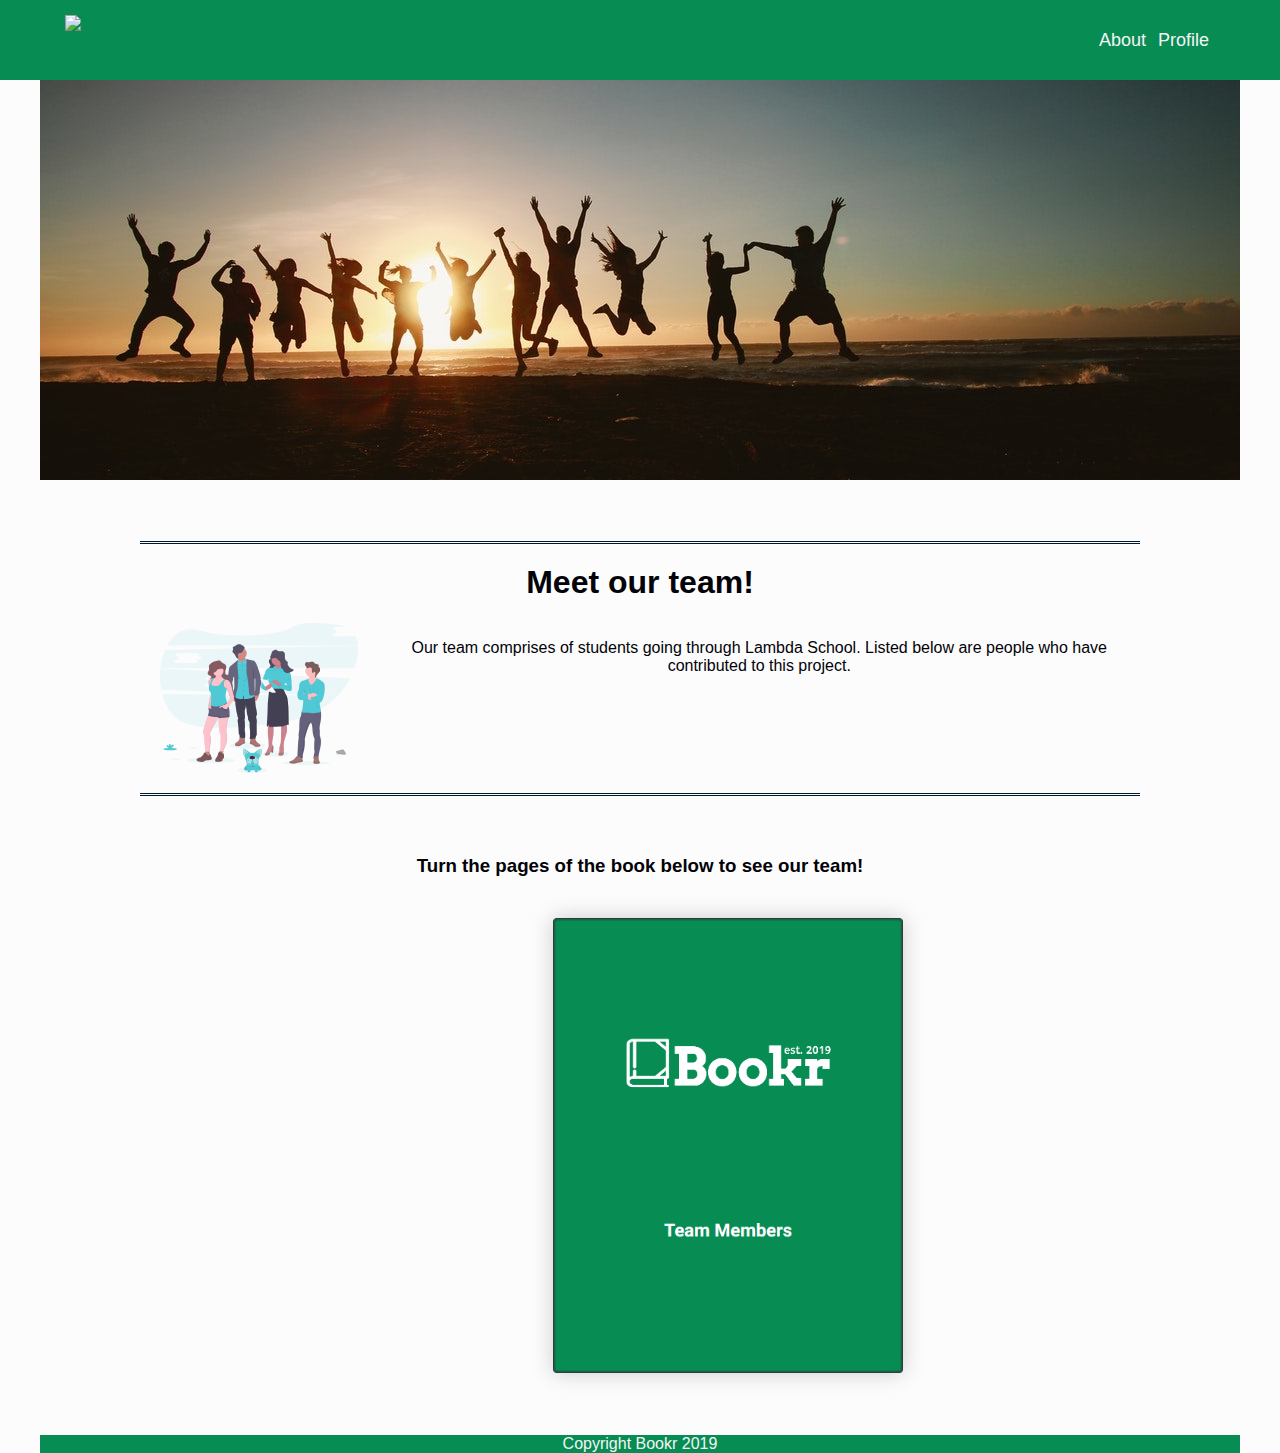
==== commit 99f05f6a: "Updated About-Us Book with links to GitHub" ====
--- a/about.html
+++ b/about.html
@@ -19,16 +19,17 @@
 </head>
 
 <body class='container'>
-  <div class='header-border'>
-    <div>
-      <a href="index.html"><img src="https://book-r.netlify.com/static/media/bookr_logo_white.10916577.png" /></a>
-    </div>
-    <div class='header'>
-      <a href="about.html">About</a>
-      <a href="https://bookr-ming.netlify.com/signup">Profile</a>
+  <div class="background-green">
+    <div class='header-border'>
+      <div>
+        <a href="index.html"><img src="https://book-r.netlify.com/static/media/bookr_logo_white.10916577.png" /></a>
+      </div>
+      <div class='header'>
+        <a href="about.html">About</a>
+        <a href="https://bookr-ming.netlify.com/signup">Profile</a>
+      </div>
     </div>
   </div>
-
   <section class="main-content">
     <div class='top-image-about'>
 
@@ -44,88 +45,120 @@
       </div>
     </div>
     <h3 class=hide-book>Turn the pages of the book below to see our team!</h3>
-<div class='hide-book'>
-    <div class="flipbook-viewport hide-book">
-      <div class="container-flipbook hide-book">
-        <div class="flipbook hide-book">
-          <div class="hide-book" style="background-image:url(pages/1.png)"></div>
-          <div class="hide-book" style="background-image:url(pages/2.png)"></div>
-          <div class="hide-book" style="background-image:url(pages/3.png)"></div>
-          <div class="hide-book" style="background-image:url(pages/4.png)"></div>
-          <div class="hide-book" style="background-image:url(pages/5.png)"></div>
-          <div class="hide-book" style="background-image:url(pages/6.png)"></div>
-          <div class="hide-book" style="background-image:url(pages/7.png)"></div>
-          <div class="hide-book" style="background-image:url(pages/8.png)"></div>
-          <div class="hide-book" style="background-image:url(pages/9.png)"></div>
-          <div class="hide-book" style="background-image:url(pages/10.png)"></div>
+    <div class='hide-book'>
+      <div class="flipbook-viewport hide-book">
+        <div class="container-flipbook hide-book">
+          <div class="flipbook hide-book">
+            <div class="hide-book" style="background-image:url(pages/1.png)"></div>
+            <div class="hide-book" style="background-image:url(pages/2.png)">
+              <div class="Book-Git-Icon"><a href="https://github.com/kelliraehanson"><img class="stars"
+                    src="https://img.icons8.com/ios/50/000000/github-filled.png" title="GitHub" width="44"
+                    height="44" /></a></div>
+            </div>
+            <div class="hide-book" style="background-image:url(pages/3.png)">
+              <div class="Book-Git-Icon"><a href="https://github.com/hectorsvill"><img class="stars Book-Git-Icon"
+                    src="https://img.icons8.com/ios/50/000000/github-filled.png" title="GitHub" width="44"
+                    height="44" /></a></div>
+            </div>
+            <div class="hide-book" style="background-image:url(pages/4.png)">
+              <div class="Book-Git-Icon"><a href="https://github.com/skysthelimit68"><img class="stars"
+                    src="https://img.icons8.com/ios/50/000000/github-filled.png" title="GitHub" width="44"
+                    height="44" /></a></div>
+            </div>
+            <div class="hide-book" style="background-image:url(pages/5.png)">
+              <div class="Book-Git-Icon"><a href="https://github.com/arronm"><img class="stars"
+                    src="https://img.icons8.com/ios/50/000000/github-filled.png" title="GitHub" width="44"
+                    height="44" /></a></div>
+            </div>
+            <div class="hide-book" style="background-image:url(pages/6.png)">
+              <div class="Book-Git-Icon"><a href="https://github.com/Blevs"><img class="stars"
+                    src="https://img.icons8.com/ios/50/000000/github-filled.png" title="GitHub" width="44"
+                    height="44" /></a></div>
+            </div>
+            <div class="hide-book" style="background-image:url(pages/7.png)">
+              <div class="Book-Git-Icon"><a href="https://github.com/SamanthaEgge"><img class="stars"
+                    src="https://img.icons8.com/ios/50/000000/github-filled.png" title="GitHub" width="44"
+                    height="44" /></a></div>
+            </div>
+            <div class="hide-book" style="background-image:url(pages/8.png)">
+              <div class="Book-Git-Icon"><a href="https://github.com/JakeGrath"><img class="stars"
+                    src="https://img.icons8.com/ios/50/000000/github-filled.png" title="GitHub" width="44"
+                    height="44" /></a></div>
+            </div>
+            <div class="hide-book" style="background-image:url(pages/9.png)">
+              <div class="Book-Git-Icon"><a href="https://github.com/isaiasGA"><img class="stars"
+                    src="https://img.icons8.com/ios/50/000000/github-filled.png" title="GitHub" width="44"
+                    height="44" /></a></div>
+            </div>
+            <div class="hide-book" style="background-image:url(pages/10.png)"></div>
+          </div>
         </div>
       </div>
     </div>
-  </div>
     <div class='about-grid'>
 
       <div class='avatar-card'>
         <h2>Kelli Ray Hanson</h2>
         <img src="./content/About Us/Kelli Rae Hanson.png">
         <h3>Team Lead</h3>
-        <a href="https://github.com/kelliraehanson"><img class="stars" src="https://img.icons8.com/ios/50/000000/github-filled.png" title="GitHub"
-            width="64" height="64" /></a>
+        <a href="https://github.com/kelliraehanson"><img class="stars"
+            src="https://img.icons8.com/ios/50/000000/github-filled.png" title="GitHub" width="64" height="64" /></a>
       </div>
 
       <div class='avatar-card'>
-          <h2>Hector S Villasano</h2>
-          <img src="./content/About Us/Hector S. Villasano.jpg">
-          <h3>iOS Developer</h3>
-          <a href="https://github.com/hectorsvill"><img class="stars" src="https://img.icons8.com/ios/50/000000/github-filled.png" title="GitHub"
-              width="64" height="64" /></a>
-        </div>
+        <h2>Hector S Villasano</h2>
+        <img src="./content/About Us/Hector S. Villasano.jpg">
+        <h3>iOS Developer</h3>
+        <a href="https://github.com/hectorsvill"><img class="stars"
+            src="https://img.icons8.com/ios/50/000000/github-filled.png" title="GitHub" width="64" height="64" /></a>
+      </div>
 
       <div class='avatar-card'>
         <h2>Ming Liu</h2>
         <img src="./content/About Us/Ming Liu.png">
         <h3>Front End Developer</h3>
-        <a href="https://github.com/skysthelimit68"><img class="stars" src="https://img.icons8.com/ios/50/000000/github-filled.png" title="GitHub"
-            width="64" height="64" /></a>
+        <a href="https://github.com/skysthelimit68"><img class="stars"
+            src="https://img.icons8.com/ios/50/000000/github-filled.png" title="GitHub" width="64" height="64" /></a>
       </div>
 
       <div class='avatar-card'>
         <h2>Arron Marshall</h2>
         <img src="./content/About Us/Arron Marshall.png">
         <h3>Front End Developer</h3>
-        <a href="https://github.com/arronm"><img class="stars" src="https://img.icons8.com/ios/50/000000/github-filled.png" title="GitHub"
-            width="64" height="64" /></a>
+        <a href="https://github.com/arronm"><img class="stars"
+            src="https://img.icons8.com/ios/50/000000/github-filled.png" title="GitHub" width="64" height="64" /></a>
       </div>
 
       <div class='avatar-card'>
         <h2>Henry Blevins</h2>
         <img src="./content/About Us/Henry Blevins.jpg">
         <h3>Back End Developer</h3>
-        <a href="https://github.com/Blevs"><img class="stars" src="https://img.icons8.com/ios/50/000000/github-filled.png" title="GitHub"
-            width="64" height="64" /></a>
+        <a href="https://github.com/Blevs"><img class="stars"
+            src="https://img.icons8.com/ios/50/000000/github-filled.png" title="GitHub" width="64" height="64" /></a>
       </div>
 
       <div class='avatar-card'>
         <h2>Samantha Egge</h2>
         <img src="./content/About Us/Samantha Egge.png">
         <h3>UI Developer</h3>
-        <a href="https://github.com/SamanthaEgge"><img class="stars" src="https://img.icons8.com/ios/50/000000/github-filled.png" title="GitHub"
-            width="64" height="64" /></a>
+        <a href="https://github.com/SamanthaEgge"><img class="stars"
+            src="https://img.icons8.com/ios/50/000000/github-filled.png" title="GitHub" width="64" height="64" /></a>
       </div>
 
       <div class='avatar-card'>
         <h2>Jacob McGrath</h2>
         <img src="./content/About Us/Jacob McGrath.png">
         <h3>UI Developer</h3>
-        <a href="https://github.com/JakeGrath"><img class="stars" src="https://img.icons8.com/ios/50/000000/github-filled.png" title="GitHub"
-            width="64" height="64" /></a>
+        <a href="https://github.com/JakeGrath"><img class="stars"
+            src="https://img.icons8.com/ios/50/000000/github-filled.png" title="GitHub" width="64" height="64" /></a>
       </div>
 
       <div class='avatar-card'>
         <h2>Isaias Garcia-Ariza</h2>
         <img src="./content/About Us/Isaias Garcia-Ariza.jpg">
         <h3>UI Developer</h3>
-        <a href="https://github.com/isaiasGA"><img class="stars" src="https://img.icons8.com/ios/50/000000/github-filled.png" title="GitHub"
-            width="64" height="64" /></a>
+        <a href="https://github.com/isaiasGA"><img class="stars"
+            src="https://img.icons8.com/ios/50/000000/github-filled.png" title="GitHub" width="64" height="64" /></a>
       </div>
 
     </div>
--- a/css/index.css
+++ b/css/index.css
@@ -115,6 +115,18 @@
   color: #020207;
   font-family: 'Roboto', sans-serif;
   text-align: center;
+}
+.background-green {
+  width: 100%;
+  height: 80px;
+  background: #078c54;
+  display: flex;
+  justify-content: space-around;
+}
+@media (max-width: 500px) {
+  .background-green {
+    height: 120px;
+  }
 }
 .header-border {
   height: 80px;
--- a/css/about.css
+++ b/css/about.css
@@ -67,4 +67,9 @@
 
 h3 .hide-book {
     background: none;
+}
+
+.Book-Git-Icon {
+    z-index: 10;
+    margin-top: 385px;
 }